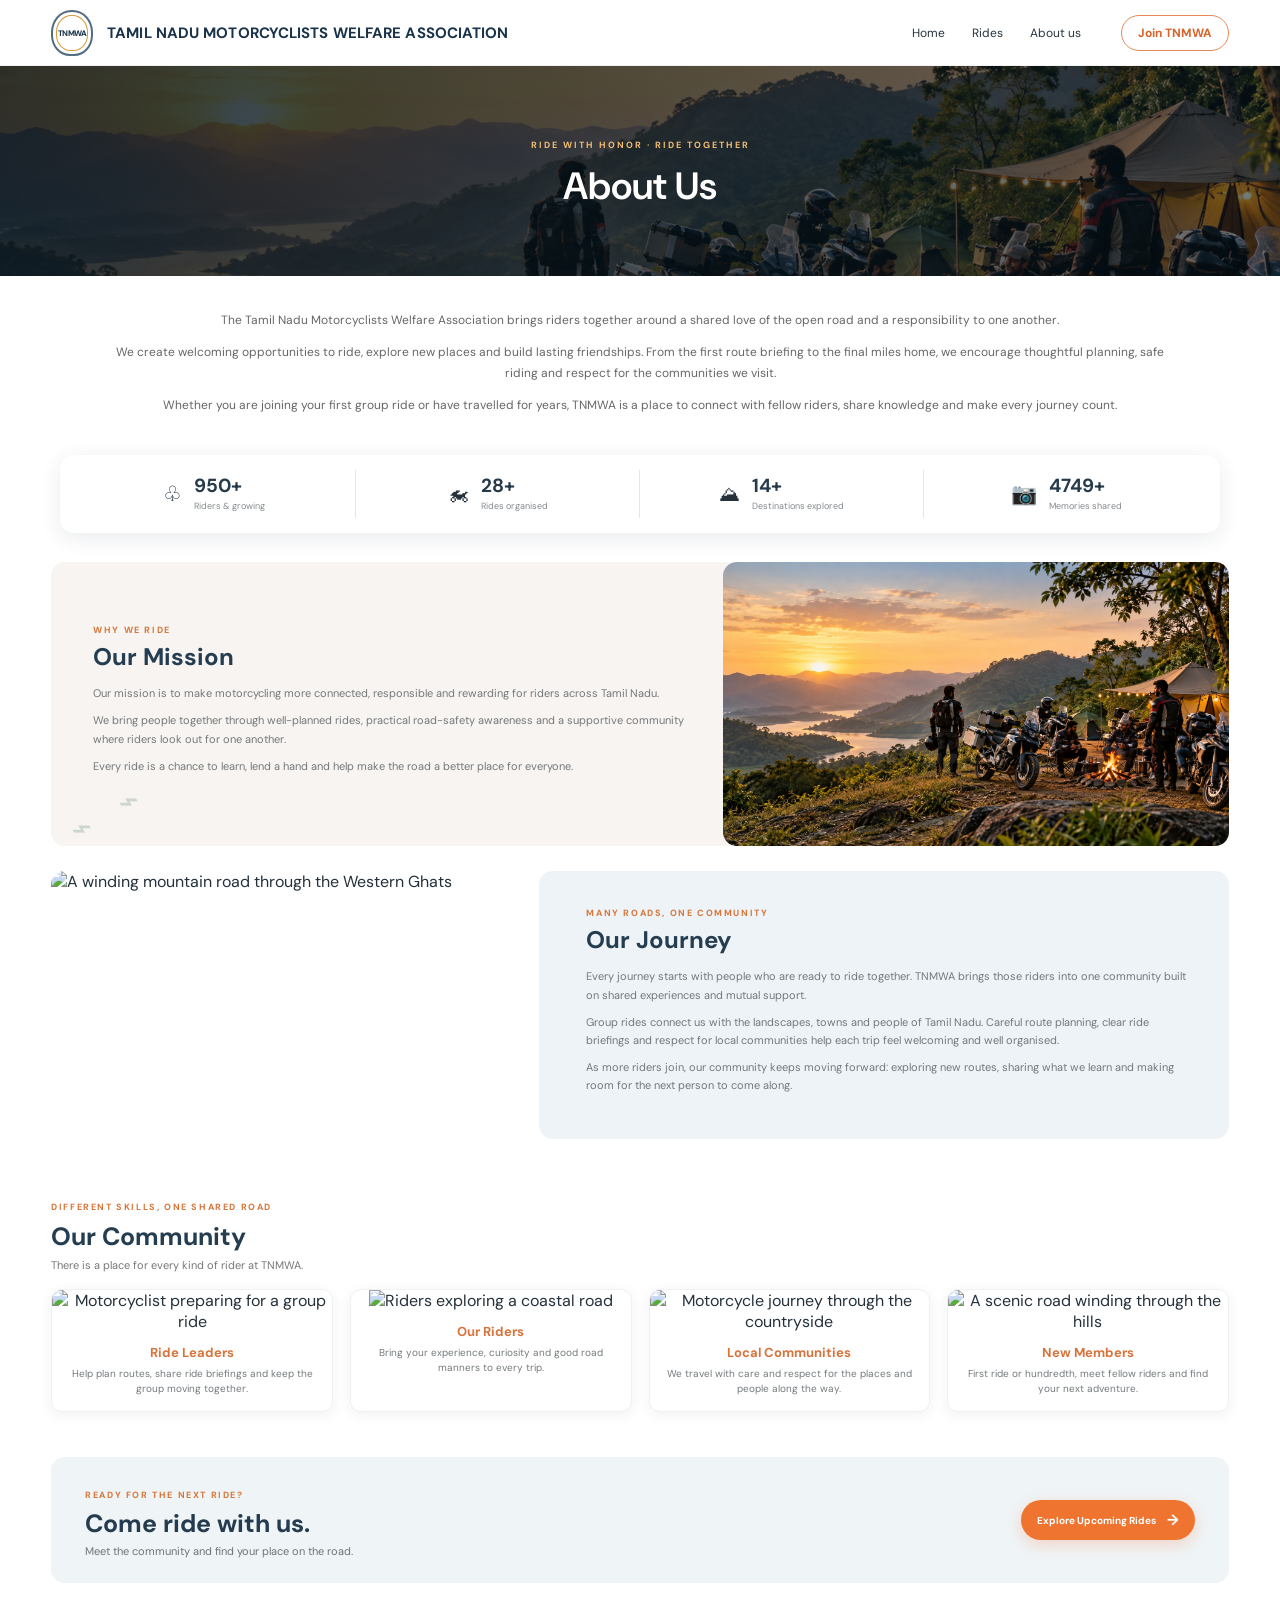
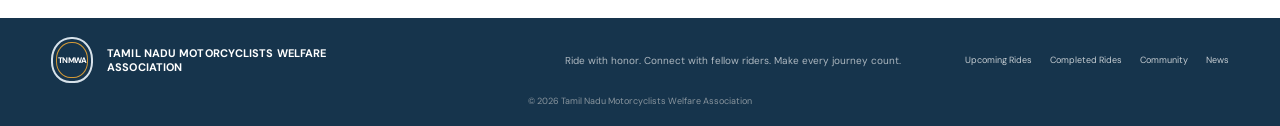
==== about.html @ fb270f9c "Create TNMWA riders site and ride admin" ====
<!doctype html>
<html lang="en">
<head>
  <meta charset="utf-8">
  <meta name="viewport" content="width=device-width, initial-scale=1">
  <meta name="theme-color" content="#17334a">
  <title>About TNMWA | Tamil Nadu Motorcyclists Welfare Association</title>
  <link rel="preconnect" href="https://fonts.googleapis.com">
  <link rel="preconnect" href="https://images.unsplash.com">
  <link href="https://fonts.googleapis.com/css2?family=Barlow+Condensed:wght@500;600;700;800;900&family=DM+Sans:wght@400;500;600;700;800&display=swap" rel="stylesheet">
  <link rel="stylesheet" href="styles.css">
</head>
<body class="about-page">
  <header class="tnmwa-header about-header">
    <a class="association-brand" href="index.html" aria-label="TNMWA home"><span class="association-seal">TNMWA</span><strong>TAMIL NADU MOTORCYCLISTS WELFARE ASSOCIATION</strong></a>
    <nav class="about-nav"><a href="index.html">Home</a><a href="index.html#rides">Rides</a><a href="#about-intro">About us</a></nav>
    <a class="about-home-link" href="index.html#community">Join TNMWA</a>
  </header>
  <main>
    <section class="about-hero">
      <img src="image/Golden%20Hour%20Motorcycle%20Camp.png" alt="TNMWA riders gathered in the hills at sunset">
      <div class="about-hero-overlay"></div>
      <div><span>RIDE WITH HONOR · RIDE TOGETHER</span><h1>About Us</h1></div>
    </section>
    <section class="about-intro" id="about-intro">
      <p>The Tamil Nadu Motorcyclists Welfare Association brings riders together around a shared love of the open road and a responsibility to one another.</p>
      <p>We create welcoming opportunities to ride, explore new places and build lasting friendships. From the first route briefing to the final miles home, we encourage thoughtful planning, safe riding and respect for the communities we visit.</p>
      <p>Whether you are joining your first group ride or have travelled for years, TNMWA is a place to connect with fellow riders, share knowledge and make every journey count.</p>
    </section>
    <section class="about-stats" aria-label="TNMWA community statistics">
      <article><span>♧</span><div><b class="count-up" data-target="1000" data-suffix="+">0+</b><small>Riders &amp; growing</small></div></article>
      <article><span>🏍</span><div><b class="count-up" data-target="30" data-suffix="+">0+</b><small>Rides organised</small></div></article>
      <article><span>⛰</span><div><b class="count-up" data-target="15" data-suffix="+">0+</b><small>Destinations explored</small></div></article>
      <article><span>📷</span><div><b class="count-up" data-target="5000" data-suffix="+">0+</b><small>Memories shared</small></div></article>
    </section>
    <section class="about-story mission-story">
      <div class="story-copy"><span class="about-eyebrow">Why we ride</span><h2>Our Mission</h2><p>Our mission is to make motorcycling more connected, responsible and rewarding for riders across Tamil Nadu.</p><p>We bring people together through well-planned rides, practical road-safety awareness and a supportive community where riders look out for one another.</p><p>Every ride is a chance to learn, lend a hand and help make the road a better place for everyone.</p><span class="story-doodle" aria-hidden="true">⌁　⌁</span></div>
      <img class="story-image" src="image/Golden%20Hour%20Motorcycle%20Camp.png" alt="Riders sharing a sunset camp stop after a journey">
    </section>
    <section class="about-story journey-story">
      <img class="story-image" src="https://images.unsplash.com/photo-1464822759023-fed622ff2c3b?auto=format&fit=crop&w=1100&q=85" alt="A winding mountain road through the Western Ghats">
      <div class="story-copy"><span class="about-eyebrow">Many roads, one community</span><h2>Our Journey</h2><p>Every journey starts with people who are ready to ride together. TNMWA brings those riders into one community built on shared experiences and mutual support.</p><p>Group rides connect us with the landscapes, towns and people of Tamil Nadu. Careful route planning, clear ride briefings and respect for local communities help each trip feel welcoming and well organised.</p><p>As more riders join, our community keeps moving forward: exploring new routes, sharing what we learn and making room for the next person to come along.</p></div>
    </section>
    <section class="about-community">
      <div class="about-section-heading"><span class="about-eyebrow">Different skills, one shared road</span><h2>Our Community</h2><p>There is a place for every kind of rider at TNMWA.</p></div>
      <div class="community-cards">
        <article><img src="https://images.unsplash.com/photo-1558981806-ec527fa84c39?auto=format&fit=crop&w=700&q=85" alt="Motorcyclist preparing for a group ride"><h3>Ride Leaders</h3><p>Help plan routes, share ride briefings and keep the group moving together.</p></article>
        <article><img src="https://images.unsplash.com/photo-1500530855697-b586d89ba3ee?auto=format&fit=crop&w=700&q=85" alt="Riders exploring a coastal road"><h3>Our Riders</h3><p>Bring your experience, curiosity and good road manners to every trip.</p></article>
        <article><img src="https://images.unsplash.com/photo-1500534623283-312aade485b7?auto=format&fit=crop&w=700&q=85" alt="Motorcycle journey through the countryside"><h3>Local Communities</h3><p>We travel with care and respect for the places and people along the way.</p></article>
        <article><img src="https://images.unsplash.com/photo-1470770841072-f978cf4d019e?auto=format&fit=crop&w=700&q=85" alt="A scenic road winding through the hills"><h3>New Members</h3><p>First ride or hundredth, meet fellow riders and find your next adventure.</p></article>
      </div>
    </section>
    <section class="about-cta"><div><span class="about-eyebrow">Ready for the next ride?</span><h2>Come ride with us.</h2><p>Meet the community and find your place on the road.</p></div><a class="button-orange" href="index.html#rides">Explore Upcoming Rides <b>→</b></a></section>
  </main>
  <footer class="site-footer about-footer"><a class="association-brand footer-brand" href="index.html"><span class="association-seal">TNMWA</span><strong>TAMIL NADU MOTORCYCLISTS WELFARE ASSOCIATION</strong></a><p>Ride with honor. Connect with fellow riders. Make every journey count.</p><nav><a href="index.html#rides">Upcoming Rides</a><a href="index.html#completed">Completed Rides</a><a href="index.html#community">Community</a><a href="index.html#news">News</a></nav><span class="copyright">© 2026 Tamil Nadu Motorcyclists Welfare Association</span></footer>
  <script src="script.js"></script>
</body>
</html>
---- styles.css ----
:root{--orange:#ff5a16;--ink:#101418;--muted:#6a6d70;--line:#e8e8e8;--shadow:0 5px 20px #18263412}*{box-sizing:border-box}html{scroll-behavior:smooth}body{margin:0;background:#fff;color:var(--ink);font-family:'DM Sans',Arial,sans-serif}.site-header{height:70px;position:absolute;z-index:10;top:0;left:0;right:0;display:grid;grid-template-columns:230px 1fr 230px;align-items:center;padding:0 3.1%;color:#fff}.logo{color:#fff;text-decoration:none;display:flex;align-items:center;gap:7px;width:max-content}.logo-art{width:36px;height:39px;display:block}.logo-art svg{width:100%;height:100%;fill:none;stroke:#fff;stroke-width:3;stroke-linejoin:round;stroke-linecap:round}.logo-name{font-family:'Barlow Condensed',sans-serif;font-size:21px;font-weight:800;letter-spacing:.4px;line-height:.9}.logo-name small{display:block;font-family:'DM Sans',sans-serif;font-size:9px;letter-spacing:1px;margin-top:5px}.main-nav{display:flex;align-items:center;justify-content:center;gap:27px;height:100%}.main-nav a{height:100%;display:flex;align-items:center;position:relative;color:#fff;text-decoration:none;font-size:11px;font-weight:500;white-space:nowrap}.main-nav a.active:after{content:"";position:absolute;bottom:18px;left:0;right:0;height:2px;background:var(--orange)}.header-actions{display:flex;align-items:center;justify-content:flex-end;gap:14px}.search-icon{color:#fff;text-decoration:none;font-size:27px;line-height:1}.join-small,.button-orange{display:inline-flex;align-items:center;justify-content:center;gap:11px;background:var(--orange);color:#fff;text-decoration:none;border-radius:24px;padding:10px 18px;font-size:11px;font-weight:700;white-space:nowrap;box-shadow:0 5px 15px #ff5a1635}.join-small span{font-size:15px}.menu-toggle{display:none}.hero{height:395px;min-height:370px;position:relative;overflow:hidden;background:#172839}.hero-photo{position:absolute;inset:0;width:100%;height:100%;object-fit:cover;object-position:center 48%}.hero-shade{position:absolute;inset:0;background:linear-gradient(90deg,rgba(4,13,22,.86) 0%,rgba(4,13,22,.59) 33%,rgba(4,13,22,.12) 68%,rgba(4,13,22,.05)),linear-gradient(0deg,rgba(6,14,23,.36),transparent 42%)}.hero-copy{position:absolute;z-index:1;left:4.5%;top:114px;color:#fff}.hero-kicker{font-size:13px;letter-spacing:3px;font-weight:500}.hero-kicker i{display:inline-block;height:13px;border-left:1px solid #fff8;margin:0 13px -2px}.hero h1{font-family:'Barlow Condensed','Arial Narrow',sans-serif;font-size:clamp(49px,5.2vw,69px);font-weight:900;line-height:.9;letter-spacing:1px;margin:12px 0 8px}.hero h1 em{font-style:normal;color:var(--orange)}.hero-copy p{font-size:14px;line-height:1.32;margin:11px 0 17px}.hero-buttons{display:flex;gap:15px;align-items:center}.button-orange{padding:11px 18px;font-size:11px}.button-orange b{font-size:15px}.button-outline{border:1px solid #fff;color:#fff;text-decoration:none;border-radius:24px;padding:10px 19px;font-size:11px;font-weight:600}.quick-links{position:relative;z-index:3;max-width:1160px;width:calc(100% - 8%);margin:-29px auto 0;background:#fff;border-radius:19px;box-shadow:0 8px 25px #1112;padding:11px 15px;display:grid;grid-template-columns:repeat(8,1fr);gap:9px}.quick-links a{min-height:68px;border-radius:13px;border:1px solid #f1f1f1;box-shadow:0 2px 8px #00000008;display:flex;flex-direction:column;align-items:center;justify-content:center;gap:5px;text-decoration:none;color:#181b1e;font-size:10px;font-weight:500;white-space:nowrap}.quick-links a span{font-size:23px;line-height:1;color:#168194}.quick-links a:nth-child(1) span,.quick-links a:nth-child(4) span{color:#f07424}.quick-links a:nth-child(5) span{color:#d84136}.quick-links a:nth-child(6) span{color:#34393d}.content-section{max-width:1240px;width:calc(100% - 8%);margin:0 auto}.rides-section{padding-top:20px}.section-title{display:flex;align-items:center;justify-content:space-between;margin:0 0 12px 16px}.section-title h2{font-size:21px;letter-spacing:-.3px;margin:0;font-weight:700}.section-title h2 u{text-decoration-color:var(--orange);text-underline-offset:5px;text-decoration-thickness:2px}.title-icon{font-size:23px;margin-left:5px;vertical-align:-2px}.view-link{border:1px solid #ffa377;color:#e15d20;text-decoration:none;border-radius:19px;padding:6px 13px;font-size:9px;font-weight:600;white-space:nowrap}.view-link b{font-size:13px;margin-left:6px}.ride-grid{display:grid;grid-template-columns:repeat(3,1fr);gap:10px}.ride-card{min-width:0;border-radius:12px;overflow:hidden;box-shadow:var(--shadow);background:#fff;border:1px solid #f0f0f0}.ride-photo{height:157px;display:block;position:relative;overflow:hidden}.ride-photo img{width:100%;height:100%;object-fit:cover;transition:transform .35s}.ride-card:hover .ride-photo img{transform:scale(1.04)}.date-block{position:absolute;left:10px;top:9px;min-width:59px;min-height:47px;background:#101820;color:white;border-radius:7px;display:flex;flex-direction:column;align-items:center;justify-content:center;padding:5px}.date-block b{font-size:16px;line-height:1;font-weight:800}.date-block small{font-size:8px;margin-top:3px;font-weight:700}.ride-card:nth-child(2) .date-block,.ride-card:nth-child(3) .date-block{background:#fff;color:#101418}.ride-type{position:absolute;bottom:0;left:0;right:0;padding:13px 11px 8px;color:#fff;font-size:10px;background:linear-gradient(transparent,#0009)}.ride-info{display:flex;align-items:center;justify-content:space-between;padding:9px 12px 10px 14px;min-height:76px}.ride-info h3{font-family:'Barlow Condensed',sans-serif;font-size:16px;font-weight:700;margin:0 0 4px;line-height:1.05}.ride-info p{font-size:10px;line-height:1.45;margin:0;color:#333}.circle-arrow{width:28px;height:28px;border:1px solid #f6915b;border-radius:50%;display:grid;place-items:center;text-decoration:none;color:#ee6b28;font-size:22px;line-height:20px;flex:0 0 28px;margin-left:8px}.destinations-section{padding-top:25px;padding-bottom:27px}.destination-list{display:grid;grid-template-columns:repeat(8,1fr);gap:14px}.destination-list a{display:flex;flex-direction:column;align-items:center;gap:7px;text-decoration:none;color:#17191a;font-size:11px;font-weight:700}.destination-list img{width:min(100%,112px);aspect-ratio:1;border-radius:50%;object-fit:cover;border:2px solid #ef6b37;padding:2px;transition:transform .25s}.destination-list a:hover img{transform:translateY(-3px)}.community-section{position:relative;background:linear-gradient(#fff,#fcfcfb);overflow:hidden}.community-inner{position:relative;padding-top:4px;padding-bottom:25px}.community-inner .section-title{position:relative;z-index:1;margin-bottom:14px}.mountain-line{position:absolute;right:-2%;bottom:3px;width:62%;height:130px;opacity:.32}.mountain-line svg{width:100%;height:100%;fill:none;stroke:#6d7779;stroke-width:2}.community-stats{position:relative;z-index:1;display:grid;grid-template-columns:repeat(4,1fr);gap:9px;max-width:740px}.community-stats article{min-height:68px;background:#fff;border:1px solid #f1f1f1;border-radius:13px;box-shadow:var(--shadow);display:flex;align-items:center;gap:12px;padding:10px 15px}.stat-emoji{font-size:29px;line-height:1}.stat-emoji.orange{color:#f36c25}.stat-emoji.dark{color:#20262a}.stat-emoji.green{color:#23533e}.stat-emoji.yellow{color:#e5a617}.community-stats article b{display:block;font-family:'Barlow Condensed',sans-serif;font-size:24px;line-height:1}.community-stats article small{display:block;font-size:9px;color:#656565;margin-top:3px;white-space:nowrap}.experiences{padding-top:4px;padding-bottom:24px}.review-grid{display:grid;grid-template-columns:repeat(4,1fr);gap:10px}.review-card{position:relative;min-height:123px;background:#fff;border:1px solid #eee;border-radius:12px;box-shadow:var(--shadow);padding:12px 13px 9px 18px;display:flex;flex-direction:column}.review-card p{font-size:10px;line-height:1.45;color:#51565a;margin:0 0 8px}.google-heading{display:flex;align-items:center;gap:8px;margin-bottom:7px}.google-g{font-size:23px;font-weight:800;background:conic-gradient(from -40deg,#4285f4 0 25%,#34a853 25% 45%,#fbbc05 45% 67%,#ea4335 67% 83%,#4285f4 83%);-webkit-background-clip:text;color:transparent}.google-heading>span:nth-child(2){font-size:9px;color:#686b6e}.google-heading strong{display:block;font-size:13px;color:#ea8725}.google-heading strong i{font-style:normal;font-size:9px;margin-left:4px}.quote-mark{position:absolute;top:5px;left:10px;color:#bbb;font-family:Georgia,serif;font-size:31px;font-weight:bold}.review-card:not(.google-review){padding-left:34px}.reviewer{display:flex;align-items:center;gap:6px;margin-top:auto;min-width:0}.reviewer b{font-size:9px;white-space:nowrap}.avatar{width:27px;height:27px;border-radius:50%;display:grid;place-items:center;color:#fff;font-size:11px;font-weight:700;border:2px solid #fff;box-shadow:0 0 0 1px #ddd}.avatar-one{background:linear-gradient(135deg,#a9825f,#243b4c)}.avatar-two{background:linear-gradient(135deg,#cf9167,#2c4b42)}.avatar-three{background:linear-gradient(135deg,#d69b68,#342a26)}.avatar-four{background:linear-gradient(135deg,#bf8061,#253a49)}.review-stars{color:#f29a16;font-size:11px;letter-spacing:-1px;margin-left:auto;white-space:nowrap}.news-section{padding-top:0;padding-bottom:28px}.news-grid{display:grid;grid-template-columns:repeat(3,1fr);gap:11px}.news-card{min-height:116px;display:grid;grid-template-columns:43% 1fr;overflow:hidden;border-radius:11px;background:#fff;border:1px solid #ededed;box-shadow:var(--shadow)}.news-card>img{width:100%;height:100%;min-height:116px;object-fit:cover}.news-card>div{padding:9px 10px;min-width:0}.news-card time{font-size:8px;color:#6b6f72}.news-card h3{font-family:'Barlow Condensed',sans-serif;font-size:14px;line-height:1.05;margin:5px 0}.news-card p{font-size:9px;line-height:1.35;color:#61666a;margin:0 0 5px}.news-card>div>a{font-size:9px;color:#e96625;text-decoration:none;font-weight:700}.join-banner{max-width:1240px;width:calc(100% - 8%);margin:0 auto 28px;padding:23px 30px;background:#f5f6f6;border:1px solid #eee;border-radius:15px;display:flex;align-items:center;justify-content:space-between}.eyebrow-small{font-size:9px;color:#e96625;font-weight:700;letter-spacing:1.8px}.join-banner h2{font-family:'Barlow Condensed',sans-serif;font-size:24px;margin:4px 0}.join-banner p{font-size:11px;color:#666;margin:0}.site-footer{min-height:90px;background:#142333;color:#dce3e9;padding:19px 4%;display:grid;grid-template-columns:220px 1fr auto;align-items:center;gap:20px}.site-footer .logo-art{width:29px;height:32px}.site-footer .logo-name{font-size:17px}.site-footer .logo-name small{font-size:7px}.site-footer>p{font-size:10px;color:#aeb8c0}.site-footer nav{display:flex;gap:18px}.site-footer nav a,.copyright{font-size:9px;color:#c6cdd2;text-decoration:none}.copyright{grid-column:1/-1;text-align:center;color:#89959e;margin-top:-8px}
@media(min-width:1500px){.hero{height:520px}.hero-copy{top:150px}.quick-links{margin-top:-37px}.ride-photo{height:205px}.content-section{max-width:1380px}.destination-list img{width:130px}}
@media(max-width:900px){.site-header{grid-template-columns:180px 1fr 180px;padding:0 2.5%}.main-nav{gap:15px}.main-nav a{font-size:10px}.logo-name{font-size:18px}.quick-links{width:94%;gap:5px;padding:9px}.quick-links a{font-size:9px}.content-section{width:92%}.ride-photo{height:145px}.ride-info{padding-left:10px}.ride-info h3{font-size:14px}.ride-info p{font-size:9px}.destination-list{gap:8px}.community-stats{max-width:680px}.community-stats article{padding:9px;gap:8px}.community-stats article small{font-size:8px}.review-card{padding:10px}.review-card:not(.google-review){padding-left:29px}.review-card p{font-size:9px}.news-card{grid-template-columns:40% 1fr}.news-card h3{font-size:12px}.news-card p{font-size:8px}}
@media(max-width:640px){.site-header{height:64px;grid-template-columns:1fr auto auto;padding:0 17px;gap:13px}.logo-art{width:30px;height:34px}.logo-name{font-size:18px}.menu-toggle{display:block;border:1px solid #ffffff70;background:#07172455;color:#fff;border-radius:8px;width:36px;height:34px;font-size:18px}.main-nav{display:none;position:absolute;top:57px;left:12px;right:12px;height:auto;background:#142638;box-shadow:0 10px 25px #0005;border-radius:12px;padding:7px;align-items:stretch;flex-direction:column;gap:0}.main-nav.open{display:flex}.main-nav a{height:auto;padding:12px 14px;font-size:13px}.main-nav a.active:after{left:10px;right:auto;bottom:5px;width:28px}.header-actions{gap:0}.search-icon{display:none}.join-small{padding:9px 12px;font-size:9px}.hero{height:510px;min-height:0}.hero-photo{object-position:62% center}.hero-shade{background:linear-gradient(90deg,rgba(4,13,22,.79),rgba(4,13,22,.3) 75%),linear-gradient(0deg,rgba(6,14,23,.34),transparent 46%)}.hero-copy{left:6%;top:140px}.hero-kicker{font-size:10px;letter-spacing:2px}.hero-kicker i{margin-left:7px;margin-right:7px;height:11px}.hero h1{font-size:58px}.hero-copy p{font-size:13px}.desktop-break{display:none}.quick-links{width:92%;margin-top:-25px;grid-template-columns:repeat(4,1fr);gap:6px;padding:9px;border-radius:15px}.quick-links a{min-height:62px;font-size:9px}.quick-links a span{font-size:21px}.content-section{width:92%}.rides-section{padding-top:24px}.section-title{margin-left:0;margin-bottom:12px}.section-title h2{font-size:19px}.view-link{font-size:8px;padding:6px 9px}.ride-grid{grid-template-columns:1fr;gap:12px}.ride-photo{height:190px}.ride-info{min-height:75px;padding:10px 13px}.ride-info h3{font-size:16px}.ride-info p{font-size:10px}.destinations-section{padding-top:27px;padding-bottom:26px}.destination-list{grid-template-columns:repeat(4,1fr);row-gap:15px;column-gap:8px}.destination-list a{font-size:10px}.destination-list img{width:min(100%,82px)}.community-inner{padding-top:4px;padding-bottom:23px}.community-stats{grid-template-columns:repeat(2,1fr);gap:8px}.community-stats article{min-height:65px;padding:9px 11px}.community-stats article b{font-size:23px}.community-stats article small{font-size:8px}.mountain-line{width:100%;opacity:.15}.experiences{padding-top:4px;padding-bottom:25px}.review-grid{grid-template-columns:repeat(2,1fr);gap:8px}.review-card{min-height:137px;padding:10px}.review-card:not(.google-review){padding-left:24px}.review-card p{font-size:9px}.reviewer{gap:4px}.reviewer b{font-size:8px}.avatar{width:24px;height:24px}.review-stars{font-size:9px}.news-section{padding-top:0;padding-bottom:22px}.news-grid{grid-template-columns:1fr;gap:9px}.news-card{min-height:105px;grid-template-columns:36% 1fr}.news-card>img{min-height:105px}.news-card>div{padding:9px 11px}.news-card h3{font-size:14px}.news-card p{font-size:9px}.news-card time,.news-card>div>a{font-size:9px}.join-banner{width:92%;padding:18px;gap:12px}.join-banner h2{font-size:20px}.join-banner p{font-size:9px;max-width:225px}.join-banner .button-orange{font-size:9px;padding:10px 12px}.site-footer{grid-template-columns:1fr auto;padding:22px 5%;gap:8px}.site-footer>p{grid-column:1/-1;margin:2px 0}.site-footer nav{grid-column:1/-1;flex-wrap:wrap;gap:10px 16px}.copyright{margin-top:5px}}
@media(max-width:380px){.hero h1{font-size:49px}.header-actions .join-small{font-size:8px}.section-title h2{font-size:17px}.community-stats article{gap:7px;padding:8px}.community-stats article small{font-size:7px}.view-link{font-size:7px}}

/* TNMWA page styling */
.tnmwa-header{height:62px;position:relative;z-index:10;background:#fff;display:flex;align-items:center;justify-content:space-between;padding:0 3.2%;color:#19334a;border-bottom:1px solid #f1f1f1}.association-brand{display:flex;align-items:center;gap:14px;color:#19334a;text-decoration:none}.association-seal{width:42px;height:46px;border:2px solid #526d7f;border-radius:48% 48% 45% 45%;display:grid;place-items:center;color:#19334a;font-size:8px;font-weight:800;letter-spacing:-.4px;position:relative}.association-seal:before{content:"";position:absolute;inset:3px;border:1px solid #d49a37;border-radius:48% 48% 45% 45%}.association-brand strong{font-size:18px;letter-spacing:.1px}.about-link{color:#14181b;text-decoration:none;font-size:15px}.site-header~main .hero{height:447px;min-height:0}.site-header{display:none}.tnmwa-header+.hero{height:447px}.hero-copy{top:120px;left:4.5%}.hero h1{font-family:'DM Sans',Arial,sans-serif;font-size:clamp(38px,3.4vw,48px);font-weight:800;letter-spacing:-1.2px;line-height:1.05;margin:7px 0 12px}.hero h1 em{color:#173b59}.hero-kicker{font-size:11px;font-weight:700;letter-spacing:.4px;color:#f8ca77}.hero-kicker i{height:9px;border-left:1px solid #fff;margin:0 5px -1px}.hero-copy p{font-size:12px;line-height:1.35;margin:12px 0 18px}.button-outline{padding:9px 16px;font-size:10px}.button-orange{padding:10px 16px;font-size:10px}.tnmwa-links{width:min(72%,760px);max-width:760px;margin:-58px auto 0;padding:7px 12px;grid-template-columns:repeat(5,1fr);gap:0;border-radius:13px;box-shadow:0 5px 22px #17263715}.tnmwa-links a{min-height:43px;border:0;box-shadow:none;border-radius:8px;font-size:10px;font-weight:700;color:#344352}.tnmwa-links a span{display:none}.tnmwa-links a:hover,.tnmwa-links a.selected{background:#f4f6f8;color:#ed682b}.rides-section{padding-top:76px}.section-title{margin-left:0;margin-bottom:22px}.section-title h2{font-size:29px;color:#183850}.ride-grid{gap:20px}.ride-card{border-radius:15px}.ride-photo{height:165px}.ride-info{min-height:84px;padding:10px 13px}.ride-info h3{font-family:'DM Sans',sans-serif;font-size:13px;font-weight:800}.ride-info p{font-size:10px}.completed-section{padding-top:30px;padding-bottom:70px}.completed-section .section-title{margin-bottom:22px}.completed-rides{display:flex;gap:28px;overflow-x:auto;scrollbar-width:thin;scrollbar-color:#d5dce1 transparent;padding:0 30px 12px;scroll-snap-type:x mandatory}.completed-rides a{flex:0 0 150px;display:flex;flex-direction:column;align-items:center;gap:9px;text-decoration:none;color:#193b55;font-size:11px;font-weight:700;scroll-snap-align:start}.completed-rides img{width:150px;height:150px;border-radius:50%;object-fit:cover;border:2px solid #143956;padding:3px}.community-section{padding-top:0}.community-inner{padding-top:10px;padding-bottom:28px}.community-inner .section-title{margin-bottom:18px}.community-stats{max-width:850px;grid-template-columns:repeat(4,minmax(0,1fr));gap:9px}.community-stats article{min-height:78px;border-radius:12px;padding:11px 13px}.community-stats article b{font-size:27px}.community-stats article small{font-size:9px}.mountain-line{width:60%;height:118px}.experiences{padding-top:12px;padding-bottom:30px}.experiences .section-title{margin-bottom:18px}.review-grid{grid-template-columns:repeat(3,minmax(0,1fr));gap:14px}.review-card:nth-child(4){display:none}.review-card{min-height:142px;padding:15px}.review-card:not(.google-review){padding-left:34px}.review-card p{font-size:11px}.reviewer b{font-size:10px}.news-section{padding-top:5px}.news-card{min-height:130px}.join-banner{background:#f4f6f8}.site-footer{background:#16344c}
@media(max-width:700px){.tnmwa-header{height:58px;padding:0 15px}.association-brand{gap:9px}.association-seal{width:35px;height:39px;font-size:7px}.association-brand strong{font-size:clamp(10px,3vw,14px);max-width:calc(100vw - 130px)}.about-link{font-size:12px;white-space:nowrap}.tnmwa-header+.hero{height:440px}.hero-photo{object-position:58% center}.hero-copy{top:111px;left:5.5%;right:4%}.hero h1{font-size:clamp(35px,8vw,47px);line-height:1.08}.hero-copy p{max-width:340px}.desktop-break{display:none}.tnmwa-links{width:91%;margin-top:-43px;padding:6px;grid-template-columns:repeat(5,minmax(0,1fr))}.tnmwa-links a{min-height:42px;text-align:center;white-space:normal;font-size:8px;padding:3px}.rides-section{padding-top:63px}.section-title{margin-bottom:15px}.section-title h2{font-size:24px}.ride-grid{gap:12px}.ride-photo{height:175px}.completed-section{padding-top:26px;padding-bottom:47px}.completed-rides{gap:18px;padding-left:3px}.completed-rides a,.completed-rides img{flex-basis:122px;width:122px}.completed-rides img{height:122px}.community-stats{grid-template-columns:repeat(2,minmax(0,1fr))}.community-stats article{min-height:68px;padding:9px}.community-stats article b{font-size:23px}.community-stats article small{font-size:8px}.mountain-line{width:100%;opacity:.2}.review-grid{grid-template-columns:1fr;gap:10px}.review-card:nth-child(4){display:flex}.review-card{min-height:115px}.review-card p{font-size:11px}.news-section{padding-top:4px}.news-grid{grid-template-columns:1fr}.join-banner{align-items:flex-start;flex-direction:column}.join-banner .button-orange{font-size:10px}}
.tnmwa-header+main .hero{height:447px;min-height:0}.count-up{font-variant-numeric:tabular-nums}.site-footer{grid-template-columns:minmax(280px,1.3fr) minmax(220px,1fr) auto}.site-footer .association-brand{color:#fff}.site-footer .association-brand strong{font-size:11px;max-width:280px}.site-footer .association-seal{border-color:#d7e2ea;color:#fff}.site-footer .association-seal:before{border-color:#d49a37}
@media(max-width:700px){.tnmwa-header+main .hero{height:440px}.site-footer{grid-template-columns:1fr;gap:10px}.site-footer .association-brand strong{font-size:10px}.copyright{text-align:left}}

/* Ride admin page */
.admin-page{min-height:100vh;background:#f4f6f7;color:#26343f}.admin-header{height:66px;background:#fff;border-bottom:1px solid #e7eaec;display:flex;align-items:center;justify-content:space-between;padding:0 max(calc((100vw - 1240px)/2),4%)}.admin-brand{display:flex;align-items:center;gap:10px;color:#1c3448;text-decoration:none}.admin-brand .association-seal{width:37px;height:40px;font-size:7px}.admin-brand b,.admin-brand small{display:block}.admin-brand b{font-size:15px}.admin-brand small{font-size:9px;letter-spacing:1px;color:#76828a;margin-top:2px}.admin-back{font-size:12px;color:#344b5f;text-decoration:none}.admin-main{max-width:1240px;width:calc(100% - 8%);margin:38px auto 60px}.admin-heading{display:flex;align-items:center;justify-content:space-between;margin-bottom:20px}.admin-heading h1{font-size:30px;color:#1b3449;margin:5px 0}.admin-heading p,.panel-heading p{margin:0;color:#78828a;font-size:12px}.admin-primary,.admin-secondary,.reset-rides{font:600 12px 'DM Sans',sans-serif;border-radius:8px;padding:11px 16px;cursor:pointer}.admin-primary{background:#e96d2d;color:#fff;border:1px solid #e96d2d}.admin-primary:hover{background:#d75d20}.admin-secondary{background:#fff;color:#4e5e69;border:1px solid #d5dce1}.admin-notice{margin-bottom:18px;padding:12px 15px;border:1px solid #d5e7dd;background:#edf7f1;color:#276043;border-radius:8px;font-size:12px}.admin-notice.error{border-color:#f0c6be;background:#fff1ee;color:#9a3829}.admin-layout{display:grid;grid-template-columns:minmax(330px,.9fr) minmax(430px,1.1fr);gap:18px;align-items:start}.admin-panel{background:#fff;border:1px solid #e7eaec;border-radius:13px;box-shadow:0 4px 16px #152d400b;padding:22px}.panel-heading{display:flex;align-items:flex-start;justify-content:space-between;gap:12px;border-bottom:1px solid #edf0f1;padding-bottom:14px;margin-bottom:17px}.panel-heading h2{font-size:17px;color:#213a50;margin:0 0 4px}.panel-heading p{font-size:10px}.admin-step{font-size:8px;letter-spacing:1px;color:#d76a31;background:#fff5ee;padding:6px 8px;border-radius:12px;white-space:nowrap}.admin-field{display:flex;flex-direction:column;gap:6px;font-size:11px;color:#354650;font-weight:700;margin-bottom:14px}.admin-field small{display:inline;color:#879097;font-size:9px;font-weight:400}.field-row{display:grid;grid-template-columns:1fr 1fr;gap:12px}.admin-field input{width:100%;min-height:39px;border:1px solid #dfe4e7;border-radius:7px;padding:9px 10px;color:#26343f;font:400 11px 'DM Sans',sans-serif;outline:none;background:#fff}.admin-field input:focus{border-color:#d97843;box-shadow:0 0 0 3px #e96d2d1a}.image-preview-wrap{height:150px;border:1px dashed #cdd6db;background:#f7f9fa;border-radius:9px;display:flex;align-items:center;justify-content:center;position:relative;overflow:hidden;color:#8a949a;font-size:11px}.image-preview-wrap img{width:100%;height:100%;object-fit:cover}.image-preview-wrap img[hidden],.image-preview-wrap span[hidden]{display:none}.form-actions{display:flex;gap:8px;margin-top:15px}.form-actions button{min-width:110px}.reset-rides{border:1px solid #dfe4e7;background:#fff;color:#55636c;padding:7px 9px;font-size:9px}.reset-rides:hover,.admin-secondary:hover{background:#f6f8f9}.admin-ride-list{display:grid;gap:9px}.admin-ride-row{display:grid;grid-template-columns:73px 1fr auto;gap:11px;align-items:center;padding:9px;border:1px solid #edf0f1;border-radius:9px}.admin-ride-row>img{width:73px;height:62px;object-fit:cover;border-radius:6px;background:#e8edf0}.admin-ride-copy{min-width:0;display:flex;flex-direction:column;gap:4px}.admin-ride-copy b{font-size:11px;white-space:nowrap;overflow:hidden;text-overflow:ellipsis;color:#243a4c}.admin-ride-copy span,.admin-ride-copy small{font-size:9px;color:#768188;white-space:nowrap;overflow:hidden;text-overflow:ellipsis}.row-actions{display:flex;gap:5px}.row-actions button{border:1px solid #dae1e5;background:#fff;color:#435969;padding:6px 8px;border-radius:6px;font:600 9px 'DM Sans',sans-serif;cursor:pointer}.row-actions button:hover{background:#f3f6f7}.row-actions .delete-action{color:#ae4539;border-color:#ecd2ce}.row-actions .delete-action:hover{background:#fff3f1}.admin-empty{min-height:170px;display:flex;align-items:center;justify-content:center;flex-direction:column;gap:8px;color:#71808a;text-align:center}.admin-empty span{font-size:27px}.admin-empty b{font-size:13px;color:#405767}.admin-empty small{font-size:10px}.admin-footnote{margin-top:15px;color:#818b91;font-size:10px;text-align:right}
@media(max-width:850px){.admin-layout{grid-template-columns:1fr}.admin-main{width:92%;margin-top:25px}.admin-header{padding:0 4%}.ride-manager{order:2}}
@media(max-width:520px){.admin-header{height:58px}.admin-brand .association-seal{width:32px;height:35px}.admin-brand b{font-size:13px}.admin-brand small{font-size:8px}.admin-back{font-size:10px}.admin-main{width:94%;margin-top:21px}.admin-heading h1{font-size:25px}.admin-heading p{max-width:240px;line-height:1.5}.admin-heading>.admin-primary{font-size:10px;padding:9px 10px;white-space:nowrap}.admin-panel{padding:15px}.panel-heading h2{font-size:15px}.admin-ride-row{grid-template-columns:57px minmax(0,1fr);gap:9px}.admin-ride-row>img{width:57px;height:55px}.row-actions{grid-column:2;justify-content:flex-start}.admin-ride-copy b{font-size:10px}.admin-footnote{text-align:left;line-height:1.5}.reset-rides{max-width:105px;white-space:normal}}

/* Photo upload and ride archive details */
.admin-field input[type=file]{padding:7px;background:#f9fafb;font-size:10px}.admin-field input[type=file]::file-selector-button{border:0;background:#eaf0f3;color:#29445a;border-radius:5px;padding:6px 9px;margin-right:9px;font:600 10px 'DM Sans',sans-serif;cursor:pointer}.completed-admin-heading{display:flex;align-items:center;justify-content:space-between;gap:8px;border-top:1px solid #edf0f1;padding-top:17px;margin-top:20px}.completed-admin-heading h3{font-size:13px;color:#263f52;margin:0}.completed-admin-heading span{font-size:9px;color:#818a90}.compact-empty{min-height:70px}.empty-rides{grid-column:1/-1;margin:10px 0;color:#76828a;font-size:12px}

/* About page */
.about-page{background:#fff;color:#24313b}.about-header{height:66px;padding:0 max(calc((100vw - 1240px)/2),4%);display:flex;gap:40px}.about-header .association-brand strong{font-size:15px}.about-nav{display:flex;align-items:center;gap:27px;margin-left:auto}.about-nav a,.about-home-link{color:#26343f;text-decoration:none;font-size:12px}.about-nav a:hover,.about-home-link:hover{color:#e26a2b}.about-home-link{border:1px solid #e68755;color:#d8632b;padding:9px 16px;border-radius:20px;font-weight:700}.about-hero{height:210px;position:relative;overflow:hidden;display:grid;place-items:center;text-align:center;color:#fff;background:#163448}.about-hero>img{position:absolute;inset:0;width:100%;height:100%;object-fit:cover;object-position:center 43%}.about-hero-overlay{position:absolute;inset:0;background:linear-gradient(90deg,#06151ec9,#06151e71),linear-gradient(#08172235,#08172235)}.about-hero>div:last-child{z-index:1}.about-hero>div:last-child>span{font-size:9px;font-weight:700;letter-spacing:2px;color:#f3bd72}.about-hero h1{font-size:38px;margin:8px 0 0;color:#fff;font-weight:600}.about-intro{max-width:1120px;padding:34px 30px 19px;margin:0 auto;text-align:center;color:#666;font-size:12px;line-height:1.7}.about-intro p{margin:0 0 12px}.about-stats{max-width:1160px;width:calc(100% - 8%);margin:8px auto 29px;padding:15px 12px;border-radius:14px;background:#fff;box-shadow:0 5px 22px #10263a17;display:grid;grid-template-columns:repeat(4,1fr)}.about-stats article{min-height:48px;display:flex;align-items:center;justify-content:center;gap:12px;border-right:1px solid #e4e6e7}.about-stats article:last-child{border:0}.about-stats article>span{font-size:21px}.about-stats b{display:block;color:#253a4a;font-size:19px;line-height:1.1}.about-stats small{display:block;color:#84898d;font-size:9px;margin-top:3px}.about-story{max-width:1240px;width:calc(100% - 8%);min-height:252px;margin:25px auto;display:grid;grid-template-columns:1.2fr .85fr;align-items:stretch;position:relative}.story-copy{position:relative;padding:36px 42px;background:#f7f4f1;border-radius:14px;overflow:hidden;display:flex;flex-direction:column;justify-content:center}.story-copy h2{font-size:24px;color:#253d50;margin:5px 0 12px}.about-eyebrow{font-size:9px;letter-spacing:1.6px;text-transform:uppercase;color:#d87539;font-weight:700}.story-copy p{font-size:11px;line-height:1.65;color:#73787b;margin:0 0 9px;max-width:620px}.story-image{width:100%;height:100%;min-height:245px;object-fit:cover;border-radius:14px;position:relative;margin-left:-18px;width:calc(100% + 18px);align-self:center;z-index:1}.story-doodle{position:absolute;bottom:8px;left:17px;font-size:34px;color:#b8c4bd;opacity:.65;transform:rotate(-30deg)}.journey-story{grid-template-columns:.85fr 1.2fr;margin-top:15px}.journey-story .story-copy{background:#edf3f6;padding-left:47px}.journey-story .story-image{margin-left:0;margin-right:-18px;width:calc(100% + 18px)}.about-community{max-width:1240px;width:calc(100% - 8%);padding:30px 0 45px;margin:0 auto}.about-section-heading{margin-bottom:17px}.about-section-heading h2{font-size:25px;color:#253d50;margin:5px 0}.about-section-heading p{font-size:11px;color:#777;margin:0}.community-cards{display:grid;grid-template-columns:repeat(4,1fr);gap:17px}.community-cards article{border-radius:11px;overflow:hidden;text-align:center;background:#fff;box-shadow:0 3px 14px #18304610;border:1px solid #f1f1f1;padding-bottom:15px}.community-cards img{width:100%;height:145px;object-fit:cover}.community-cards h3{font-size:13px;color:#d7733b;margin:12px 8px 5px}.community-cards p{font-size:10px;line-height:1.5;color:#747a7d;margin:0 14px}.about-cta{max-width:1240px;width:calc(100% - 8%);margin:0 auto 35px;padding:25px 34px;border-radius:14px;background:#eff4f6;display:flex;align-items:center;justify-content:space-between}.about-cta h2{font-size:25px;color:#243b50;margin:4px 0}.about-cta p{font-size:11px;color:#6c7478;margin:0}.about-cta .button-orange{background:#ef742f}.about-footer{grid-template-columns:minmax(280px,1.3fr) minmax(220px,1fr) auto}.about-footer .association-brand{color:white}.about-footer .association-brand strong{font-size:11px;max-width:280px}.about-footer .association-seal{color:white;border-color:#d7e2ea}.about-footer .association-seal:before{border-color:#d49a37}
@media(max-width:720px){.about-header{height:60px;padding:0 14px;gap:10px}.about-header .association-brand{gap:7px}.about-header .association-seal{width:32px;height:36px;font-size:6px}.about-header .association-brand strong{font-size:clamp(9px,2.4vw,12px);max-width:53vw}.about-nav{display:none}.about-home-link{font-size:9px;padding:8px 10px;white-space:nowrap}.about-hero{height:170px}.about-hero h1{font-size:31px}.about-intro{padding:26px 20px 14px;font-size:11px}.about-stats{width:92%;grid-template-columns:repeat(2,1fr);padding:8px;margin-bottom:22px}.about-stats article{min-height:52px}.about-stats article:nth-child(2){border-right:0}.about-stats article:nth-child(-n+2){border-bottom:1px solid #e4e6e7}.about-story,.journey-story{width:92%;display:flex;flex-direction:column;margin:18px auto;gap:0}.story-copy,.journey-story .story-copy{padding:26px 23px}.story-copy h2{font-size:22px}.story-copy p{font-size:11px}.story-image,.journey-story .story-image{width:100%;height:205px;min-height:205px;margin:-3px 0 0;border-radius:0 0 13px 13px;order:2}.journey-story .story-image{order:0;border-radius:13px 13px 0 0}.journey-story .story-copy{order:1}.about-community{width:92%;padding:25px 0}.community-cards{grid-template-columns:repeat(2,1fr);gap:10px}.community-cards img{height:120px}.community-cards p{margin:0 9px;font-size:9px}.about-cta{width:92%;padding:22px;gap:15px;align-items:flex-start;flex-direction:column}.about-cta h2{font-size:22px}.about-footer{grid-template-columns:1fr;gap:10px}.about-footer .association-brand strong{font-size:10px}.about-footer .copyright{text-align:left}}
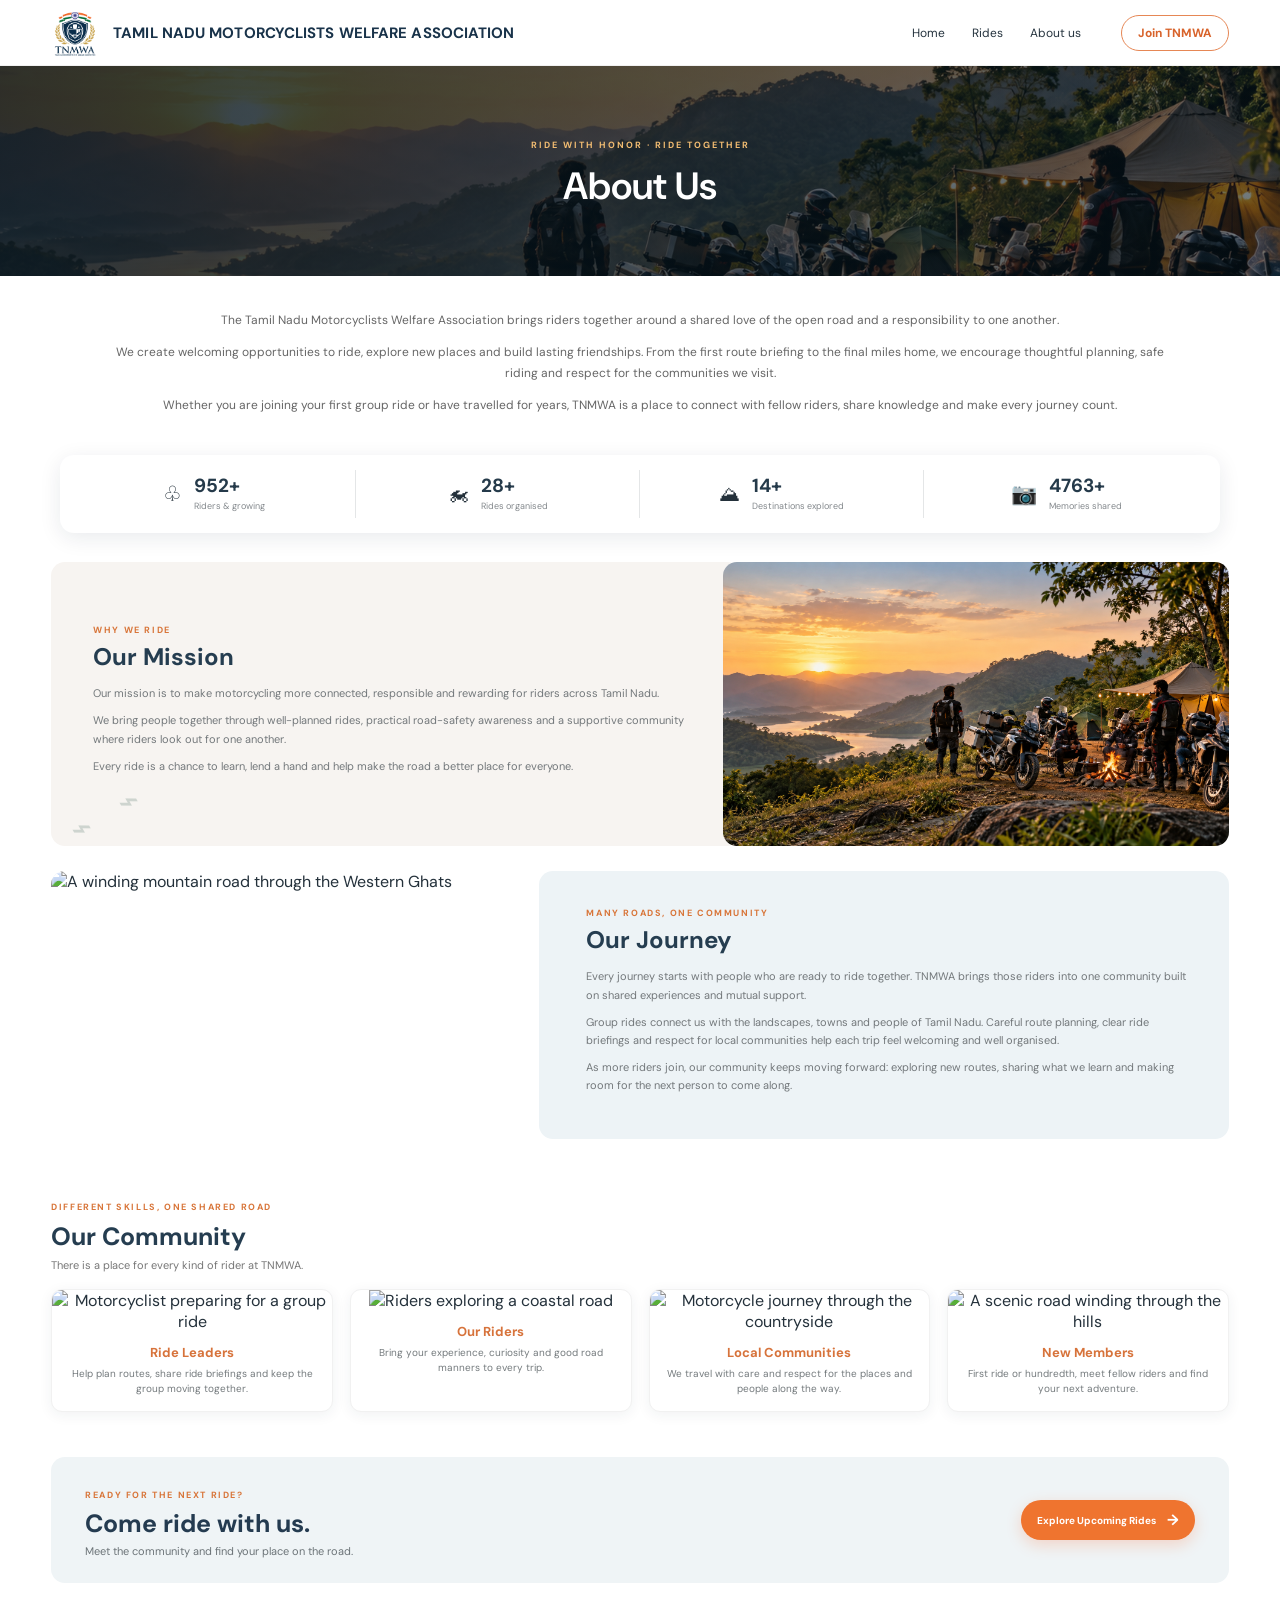
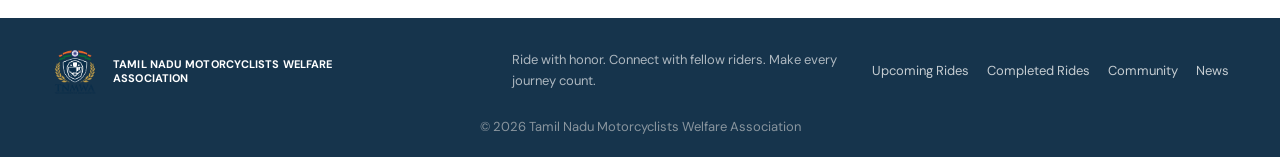
==== commit a1501617: "Add TNMWA logo and refine homepage content" ====
--- a/about.html
+++ b/about.html
@@ -12,7 +12,7 @@
 </head>
 <body class="about-page">
   <header class="tnmwa-header about-header">
-    <a class="association-brand" href="index.html" aria-label="TNMWA home"><span class="association-seal">TNMWA</span><strong>TAMIL NADU MOTORCYCLISTS WELFARE ASSOCIATION</strong></a>
+    <a class="association-brand" href="index.html" aria-label="TNMWA home"><img class="association-logo" src="image/Manoj-V-Logos.png" alt="TNMWA logo"><strong>TAMIL NADU MOTORCYCLISTS WELFARE ASSOCIATION</strong></a>
     <nav class="about-nav"><a href="index.html">Home</a><a href="index.html#rides">Rides</a><a href="#about-intro">About us</a></nav>
     <a class="about-home-link" href="index.html#community">Join TNMWA</a>
   </header>
@@ -52,7 +52,7 @@
     </section>
     <section class="about-cta"><div><span class="about-eyebrow">Ready for the next ride?</span><h2>Come ride with us.</h2><p>Meet the community and find your place on the road.</p></div><a class="button-orange" href="index.html#rides">Explore Upcoming Rides <b>→</b></a></section>
   </main>
-  <footer class="site-footer about-footer"><a class="association-brand footer-brand" href="index.html"><span class="association-seal">TNMWA</span><strong>TAMIL NADU MOTORCYCLISTS WELFARE ASSOCIATION</strong></a><p>Ride with honor. Connect with fellow riders. Make every journey count.</p><nav><a href="index.html#rides">Upcoming Rides</a><a href="index.html#completed">Completed Rides</a><a href="index.html#community">Community</a><a href="index.html#news">News</a></nav><span class="copyright">© 2026 Tamil Nadu Motorcyclists Welfare Association</span></footer>
+  <footer class="site-footer about-footer"><a class="association-brand footer-brand" href="index.html"><img class="association-logo" src="image/Manoj-V-Logos.png" alt="TNMWA logo"><strong>TAMIL NADU MOTORCYCLISTS WELFARE ASSOCIATION</strong></a><p>Ride with honor. Connect with fellow riders. Make every journey count.</p><nav><a href="index.html#rides">Upcoming Rides</a><a href="index.html#completed">Completed Rides</a><a href="index.html#community">Community</a><a href="index.html#news">News</a></nav><span class="copyright">© 2026 Tamil Nadu Motorcyclists Welfare Association</span></footer>
   <script src="script.js"></script>
 </body>
 </html>
--- a/styles.css
+++ b/styles.css
@@ -21,3 +21,73 @@
 /* About page */
 .about-page{background:#fff;color:#24313b}.about-header{height:66px;padding:0 max(calc((100vw - 1240px)/2),4%);display:flex;gap:40px}.about-header .association-brand strong{font-size:15px}.about-nav{display:flex;align-items:center;gap:27px;margin-left:auto}.about-nav a,.about-home-link{color:#26343f;text-decoration:none;font-size:12px}.about-nav a:hover,.about-home-link:hover{color:#e26a2b}.about-home-link{border:1px solid #e68755;color:#d8632b;padding:9px 16px;border-radius:20px;font-weight:700}.about-hero{height:210px;position:relative;overflow:hidden;display:grid;place-items:center;text-align:center;color:#fff;background:#163448}.about-hero>img{position:absolute;inset:0;width:100%;height:100%;object-fit:cover;object-position:center 43%}.about-hero-overlay{position:absolute;inset:0;background:linear-gradient(90deg,#06151ec9,#06151e71),linear-gradient(#08172235,#08172235)}.about-hero>div:last-child{z-index:1}.about-hero>div:last-child>span{font-size:9px;font-weight:700;letter-spacing:2px;color:#f3bd72}.about-hero h1{font-size:38px;margin:8px 0 0;color:#fff;font-weight:600}.about-intro{max-width:1120px;padding:34px 30px 19px;margin:0 auto;text-align:center;color:#666;font-size:12px;line-height:1.7}.about-intro p{margin:0 0 12px}.about-stats{max-width:1160px;width:calc(100% - 8%);margin:8px auto 29px;padding:15px 12px;border-radius:14px;background:#fff;box-shadow:0 5px 22px #10263a17;display:grid;grid-template-columns:repeat(4,1fr)}.about-stats article{min-height:48px;display:flex;align-items:center;justify-content:center;gap:12px;border-right:1px solid #e4e6e7}.about-stats article:last-child{border:0}.about-stats article>span{font-size:21px}.about-stats b{display:block;color:#253a4a;font-size:19px;line-height:1.1}.about-stats small{display:block;color:#84898d;font-size:9px;margin-top:3px}.about-story{max-width:1240px;width:calc(100% - 8%);min-height:252px;margin:25px auto;display:grid;grid-template-columns:1.2fr .85fr;align-items:stretch;position:relative}.story-copy{position:relative;padding:36px 42px;background:#f7f4f1;border-radius:14px;overflow:hidden;display:flex;flex-direction:column;justify-content:center}.story-copy h2{font-size:24px;color:#253d50;margin:5px 0 12px}.about-eyebrow{font-size:9px;letter-spacing:1.6px;text-transform:uppercase;color:#d87539;font-weight:700}.story-copy p{font-size:11px;line-height:1.65;color:#73787b;margin:0 0 9px;max-width:620px}.story-image{width:100%;height:100%;min-height:245px;object-fit:cover;border-radius:14px;position:relative;margin-left:-18px;width:calc(100% + 18px);align-self:center;z-index:1}.story-doodle{position:absolute;bottom:8px;left:17px;font-size:34px;color:#b8c4bd;opacity:.65;transform:rotate(-30deg)}.journey-story{grid-template-columns:.85fr 1.2fr;margin-top:15px}.journey-story .story-copy{background:#edf3f6;padding-left:47px}.journey-story .story-image{margin-left:0;margin-right:-18px;width:calc(100% + 18px)}.about-community{max-width:1240px;width:calc(100% - 8%);padding:30px 0 45px;margin:0 auto}.about-section-heading{margin-bottom:17px}.about-section-heading h2{font-size:25px;color:#253d50;margin:5px 0}.about-section-heading p{font-size:11px;color:#777;margin:0}.community-cards{display:grid;grid-template-columns:repeat(4,1fr);gap:17px}.community-cards article{border-radius:11px;overflow:hidden;text-align:center;background:#fff;box-shadow:0 3px 14px #18304610;border:1px solid #f1f1f1;padding-bottom:15px}.community-cards img{width:100%;height:145px;object-fit:cover}.community-cards h3{font-size:13px;color:#d7733b;margin:12px 8px 5px}.community-cards p{font-size:10px;line-height:1.5;color:#747a7d;margin:0 14px}.about-cta{max-width:1240px;width:calc(100% - 8%);margin:0 auto 35px;padding:25px 34px;border-radius:14px;background:#eff4f6;display:flex;align-items:center;justify-content:space-between}.about-cta h2{font-size:25px;color:#243b50;margin:4px 0}.about-cta p{font-size:11px;color:#6c7478;margin:0}.about-cta .button-orange{background:#ef742f}.about-footer{grid-template-columns:minmax(280px,1.3fr) minmax(220px,1fr) auto}.about-footer .association-brand{color:white}.about-footer .association-brand strong{font-size:11px;max-width:280px}.about-footer .association-seal{color:white;border-color:#d7e2ea}.about-footer .association-seal:before{border-color:#d49a37}
 @media(max-width:720px){.about-header{height:60px;padding:0 14px;gap:10px}.about-header .association-brand{gap:7px}.about-header .association-seal{width:32px;height:36px;font-size:6px}.about-header .association-brand strong{font-size:clamp(9px,2.4vw,12px);max-width:53vw}.about-nav{display:none}.about-home-link{font-size:9px;padding:8px 10px;white-space:nowrap}.about-hero{height:170px}.about-hero h1{font-size:31px}.about-intro{padding:26px 20px 14px;font-size:11px}.about-stats{width:92%;grid-template-columns:repeat(2,1fr);padding:8px;margin-bottom:22px}.about-stats article{min-height:52px}.about-stats article:nth-child(2){border-right:0}.about-stats article:nth-child(-n+2){border-bottom:1px solid #e4e6e7}.about-story,.journey-story{width:92%;display:flex;flex-direction:column;margin:18px auto;gap:0}.story-copy,.journey-story .story-copy{padding:26px 23px}.story-copy h2{font-size:22px}.story-copy p{font-size:11px}.story-image,.journey-story .story-image{width:100%;height:205px;min-height:205px;margin:-3px 0 0;border-radius:0 0 13px 13px;order:2}.journey-story .story-image{order:0;border-radius:13px 13px 0 0}.journey-story .story-copy{order:1}.about-community{width:92%;padding:25px 0}.community-cards{grid-template-columns:repeat(2,1fr);gap:10px}.community-cards img{height:120px}.community-cards p{margin:0 9px;font-size:9px}.about-cta{width:92%;padding:22px;gap:15px;align-items:flex-start;flex-direction:column}.about-cta h2{font-size:22px}.about-footer{grid-template-columns:1fr;gap:10px}.about-footer .association-brand strong{font-size:10px}.about-footer .copyright{text-align:left}}
+.tnmwa-header+main .hero{height:590px}
+@media(max-width:700px){.tnmwa-header+main .hero{height:500px}}
+.tnmwa-links{width:min(90%,1400px);max-width:1400px;padding:13px 24px}.tnmwa-links a{min-height:62px;font-size:12px}
+@media(max-width:700px){.tnmwa-links{width:94%;padding:8px}.tnmwa-links a{min-height:54px;font-size:8px}}
+
+.association-logo{display:block;width:48px;height:48px;object-fit:contain;flex:0 0 48px}
+@media(max-width:700px){.association-logo{width:40px;height:40px;flex-basis:40px}}
+
+/* Make the homepage copy readable and align the story panels with the main sections. */
+.home-stories{padding-top:4px;padding-bottom:12px}
+.home-stories .about-story{width:100%;max-width:none}
+.home-stories .story-copy h2{font-size:30px}
+.home-stories .story-copy p{font-size:14px;line-height:1.65}
+.home-stories .about-eyebrow{font-size:11px}
+.rides-section .section-title h2,.completed-section .section-title h2,.community-inner .section-title h2,.experiences .section-title h2,.news-section .section-title h2{font-size:clamp(26px,2.2vw,32px)}
+.ride-info h3{font-size:15px}
+.ride-info p{font-size:12px}
+.community-stats article small{font-size:11px}
+.review-card p{font-size:12px}
+.news-card p,.news-card time,.news-card>div>a{font-size:11px}
+@media(max-width:700px){
+  .tnmwa-header+main .hero-copy{left:5%;right:5%;width:auto;max-width:none}
+  .tnmwa-header+main .hero h1{font-size:clamp(28px,7.6vw,42px);line-height:1.08;letter-spacing:-.5px;max-width:100%}
+  .home-stories .about-story{width:100%;margin:18px auto}
+  .home-stories .story-copy h2{font-size:25px}
+  .home-stories .story-copy p{font-size:12px}
+  .home-stories .about-eyebrow{font-size:10px}
+  .ride-info h3{font-size:14px}
+  .ride-info p{font-size:11px}
+  .community-stats article small{font-size:10px}
+  .review-card p{font-size:12px}
+  .news-card p,.news-card time,.news-card>div>a{font-size:11px}
+}
+
+/* Give the hero message more visual weight. */
+.tnmwa-header+main .hero-kicker{font-size:15px;letter-spacing:3.5px;font-weight:700}
+.tnmwa-header+main .hero h1{font-size:clamp(54px,6vw,78px);line-height:.98}
+.tnmwa-header+main .hero-copy p{font-size:17px;line-height:1.5;max-width:560px}
+.tnmwa-header+main .hero-buttons a{font-size:14px;padding:13px 22px}
+@media(max-width:700px){
+  .tnmwa-header+main .hero-kicker{font-size:12px;letter-spacing:2px}
+  .tnmwa-header+main .hero h1{font-size:clamp(32px,8.5vw,48px);line-height:1.06}
+  .tnmwa-header+main .hero-copy p{font-size:15px;line-height:1.45;max-width:100%}
+  .tnmwa-header+main .hero-buttons a{font-size:12px;padding:11px 16px}
+}
+
+/* Improve readability in the reviews, news cards, and footer. */
+.review-card p{font-size:14px;line-height:1.55}
+.google-heading>span:nth-child(2){font-size:12px}
+.google-heading strong{font-size:17px}
+.reviewer b{font-size:12px}
+.review-stars{font-size:14px}
+.news-card time{font-size:11px}
+.news-card h3{font-size:17px;line-height:1.2}
+.news-card p{font-size:13px;line-height:1.5}
+.news-card>div>a{font-size:12px}
+.news-section .section-title h2{font-size:32px}
+.news-section .view-link{font-size:11px}
+.site-footer p,.site-footer nav a,.site-footer .copyright{font-size:13px;line-height:1.6}
+.footer-brand strong{font-size:13px}
+@media(max-width:700px){
+  .review-card p{font-size:13px}
+  .reviewer b{font-size:12px}
+  .news-card h3{font-size:16px}
+  .news-card p{font-size:12px}
+  .news-card time,.news-card>div>a{font-size:11px}
+  .news-section .section-title h2{font-size:26px}
+  .site-footer p,.site-footer nav a,.site-footer .copyright{font-size:12px}
+  .footer-brand strong{font-size:11px}
+}
